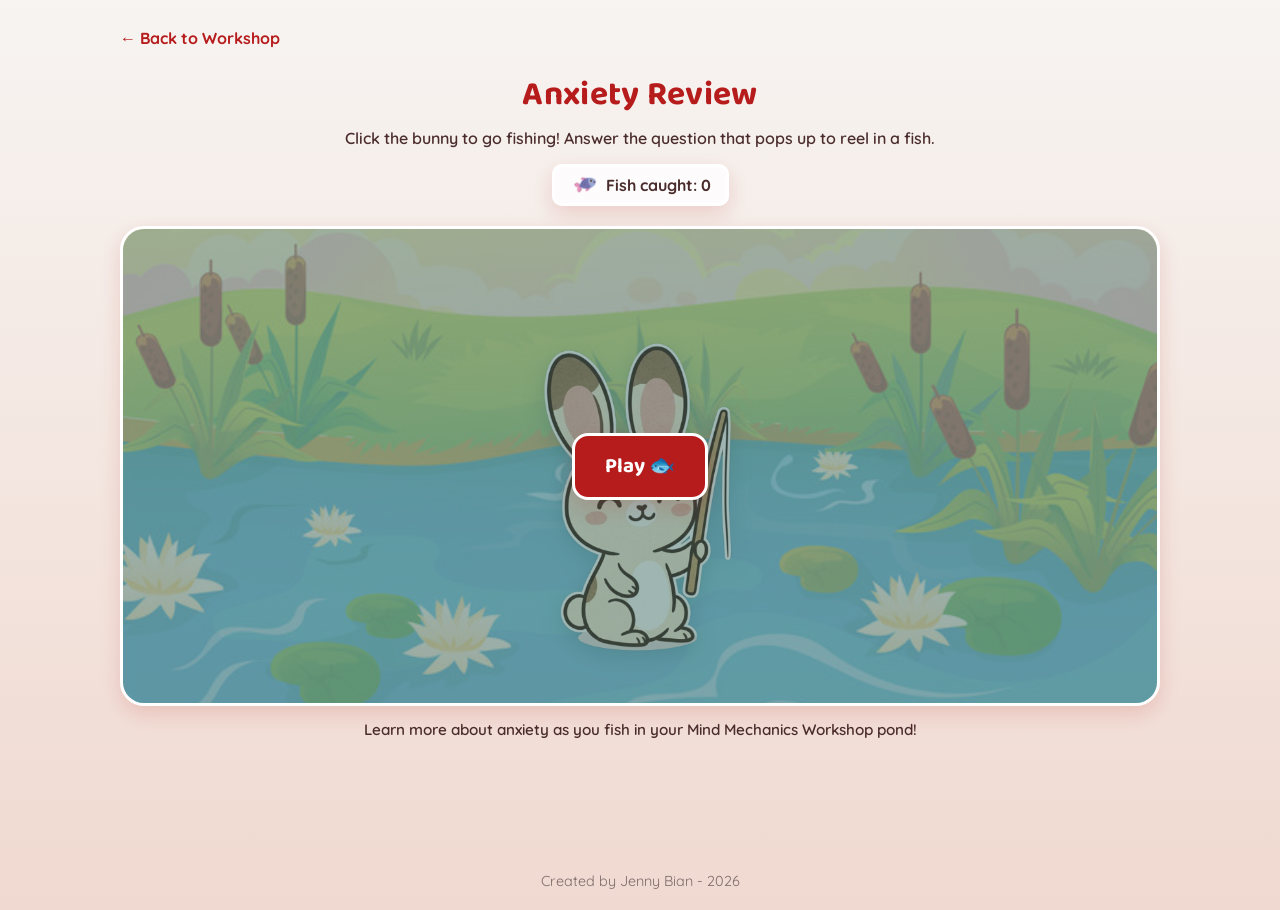
==== games/anxiety-review/index.html @ 57c1cf35 "fixed a LOT espcially basket game" ====
<!DOCTYPE html>
<html lang="en">
<head>
  <meta charset="UTF-8">
  <meta name="viewport" content="width=device-width, initial-scale=1.0">
  <title>Anxiety Review - Mind Mechanics Workshop</title>

  <link rel="preconnect" href="https://fonts.googleapis.com">
  <link rel="preconnect" href="https://fonts.gstatic.com" crossorigin>
  <link href="https://fonts.googleapis.com/css2?family=Baloo+2:wght@500;700;800&family=Quicksand:wght@500;600;700&display=swap" rel="stylesheet">

  <link rel="stylesheet" href="../../style.css">
  <link rel="stylesheet" href="style.css">
</head>
<body>

  <main class="container game-page">
    <a href="../../index.html" class="back-link">&larr; Back to Workshop</a>

    <header class="page-header">
      <h1>Anxiety Review</h1>
      <p class="subtitle">Click the bunny to go fishing! Answer the question that pops up to reel in a fish.</p>
    </header>

    <div class="progress-box">
      <img src="images/fish.png" alt="Fish icon" class="progress-fish">
      <p class="progress-text" id="progress-text">Fish caught: 0</p>
    </div>

    <div class="pond-stage" id="pond-stage">
      <div class="start-overlay" id="start-overlay">
        <button class="play-btn" id="play-btn">
          Play 🐟
        </button>
      </div>

      <p class="encourage-text" id="encourage-text"></p>
      <div class="caught-fish-container" id="caught-fish-container"></div>
      <button type="button" class="person-wrap" id="person-btn" aria-label="Click to go fishing">
        <img id="person-sprite" src="images/standing.png" alt="Person standing by the pond" class="person-sprite">
      </button>

    </div>

    <p class="game-hint">Learn more about anxiety as you fish in your Mind Mechanics Workshop pond!</p>
  </main>

  <!-- Quiz overlay -->
  <div class="quiz-overlay" id="quiz-overlay" hidden>
    <div class="quiz-card">
      <div class="fish-icon-wrap">
        <img id="fish-icon" src="images/fish.png" alt="A fish" class="fish-icon">
      </div>
      <h2 id="quiz-title">Something's on the line!</h2>
      <p class="quiz-clue" id="quiz-clue"></p>
      <div class="quiz-options">
        <button class="quiz-option" id="option-a" type="button"></button>
        <button class="quiz-option" id="option-b" type="button"></button>
      </div>
      <p class="quiz-feedback" id="quiz-feedback" hidden></p>
    </div>
  </div>

  <footer class="footer">
    Created by Jenny Bian - 2026
  </footer>

  <script src="script.js"></script>
</body>
</html>
---- style.css ----
/* ===== Mind Mechanics Workshop — Style Sheet =====
   Palette (tokens kept from the original design system, values repointed
   from garden greens/teals to a workshop red/steel scheme so every page
   that imports these tokens re-themes automatically):
   --sky        #D9DEE3  (light steel)
   --mint       #E8A0A0  (soft rust/red accent)
   --seafoam    #F0D9D0  (warm pale rust)
   --periwinkle #C9C9D9  (steel-violet gray)
   --teal-deep  #B71C1C  (headings / accents — workshop red)
   --teal-text  #4A2C2C  (body text — warm charcoal-red)
   --cream      #F7F4F1  (page background)
   --white      #FFFFFF
*/

:root {
  --sky: #D9DEE3;
  --mint: #E8A0A0;
  --seafoam: #F0D9D0;
  --periwinkle: #C9C9D9;
  --teal-deep: #B71C1C;
  --teal-text: #4A2C2C;
  --cream: #F7F4F1;
  --white: #FFFFFF;

  --caution-yellow: #F5B400;
  --steel: #8D99A6;

  --radius-lg: 24px;
  --radius-md: 16px;
  --shadow-soft: 0 8px 20px rgba(183, 28, 28, 0.15);
}

* {
  box-sizing: border-box;
}

body {
  margin: 0;
  min-height: 100vh;
  background: linear-gradient(180deg, var(--cream) 0%, var(--seafoam) 100%);
  font-family: 'Quicksand', sans-serif;
  color: var(--teal-text);
}

h1, h2, h3 {
  font-family: 'Baloo 2', sans-serif;
  margin: 0;
}

/* ===== Moving banner ===== */
.banner {
  width: 100%;
  overflow: hidden;
  background: var(--teal-deep);
  padding: 12px 0;
}

.banner-track {
  display: block;
  animation: scroll-banner 30s linear infinite;
}

.banner-track span {
  display: inline-block;
  font-family: 'Baloo 2', sans-serif;
  font-weight: 700;
  font-size: 1.1rem;
  color: var(--white);
  white-space: nowrap;
}

@keyframes scroll-banner {
  from {
    transform: translateX(100vw);
  }
  to {
    transform: translateX(-100%);
  }
}

/* ===== Layout ===== */
.container {
  max-width: 1080px;
  margin: 0 auto;
  padding: 28px 20px 48px;
}

.page-header {
  text-align: center;
  margin-bottom: 28px;
}

/* Normal, modest heading style — used on game pages */
.page-header h1 {
  font-size: clamp(1.6rem, 3vw, 2.1rem);
  font-weight: 700;
  color: var(--teal-deep);
  letter-spacing: 0.3px;
}

/* Big glowing title style — homepage only */
.home-header h1 {
  font-size: clamp(2.4rem, 4.5vw, 3.2rem);
  font-weight: 600;
  letter-spacing: 0.5px;
}

.subtitle {
  margin-top: 6px;
  font-size: 1rem;
  font-weight: 600;
}

/* ===== Game grid ===== */
.game-grid {
  display: grid;
  grid-template-columns: repeat(4, 1fr);
  gap: 14px;
}

@media (max-width: 800px) {
  .game-grid {
    grid-template-columns: repeat(2, 1fr);
  }
}

@media (max-width: 420px) {
  .game-grid {
    grid-template-columns: 1fr;
  }
}

.game-card {
  display: flex;
  flex-direction: column;
  align-items: center;
  text-align: center;
  text-decoration: none;
  color: var(--teal-text);
  padding: 16px 12px;
  border-radius: var(--radius-md);
  box-shadow: var(--shadow-soft);
  border: 2px solid var(--white);
  transition: transform 0.2s ease, box-shadow 0.2s ease;
}

.game-card:hover,
.game-card:focus-visible {
  transform: translateY(-4px);
  box-shadow: 0 12px 26px rgba(183, 28, 28, 0.25);
}

.game-card:focus-visible {
  outline: 3px solid var(--teal-deep);
  outline-offset: 3px;
}

.game-card--mint       { background: var(--mint); }
.game-card--sky        { background: var(--sky); }
.game-card--seafoam    { background: var(--seafoam); }
.game-card--periwinkle { background: var(--periwinkle); }

/* ===== Parts Pickup Breathing card ===== */
/* No car-parts art yet, so this card uses a flat color + emoji icon
   fallback instead of a background image. Swap in a PNG later the same
   way the other cards use their background images. */
/* ===== Parts Pickup background ===== */
/* ===== Parts Pickup background ===== */
.parts-pickup-card {
  position: relative;
  overflow: hidden;
}

.parts-pickup-card::before {
  content: "";
  position: absolute;
  inset: 0;

  background-image: url("images/carparts.png");
  background-size: cover;
  background-position: center;
  background-repeat: no-repeat;

  opacity: 0.65;
  z-index: 0;
}

.parts-pickup-card > * {
  position: relative;
  z-index: 1;
}

/* Hide the wrench icon */
.parts-pickup-card .game-icon {
  display: none;
}

.game-icon {
  width: 32px;
  height: 32px;
  margin-bottom: 6px;
  background: transparent;
  font-size: 1.3rem;
  line-height: 1;
  display: flex;
  align-items: center;
  justify-content: center;
}
.game-card h2 {
  font-size: 0.95rem;
  margin-bottom: 4px;
}

.game-card p {
  margin: 0;
  font-size: 0.78rem;
  font-weight: 600;
}

/* ===== Thinking Errors background (unchanged) ===== */
.catthink-card {
  position: relative;
  overflow: hidden;
}

.catthink-card::before {
  content: "";
  position: absolute;
  inset: 0;

  background-image: url("images/catthink.png");
  background-size: cover;
  background-position: center;
  background-repeat: no-repeat;

  opacity: 0.65;
  z-index: 0;
}

.catthink-card > * {
  position: relative;
  z-index: 1;
}

/* ===== About section ===== */
.about-section {
  margin-top: 56px;
  padding: 28px;
  background: var(--white);
  border-radius: var(--radius-md);
  box-shadow: var(--shadow-soft);
  text-align: center;
}

.about-section h3 {
  color: var(--teal-deep);
  font-size: 1.4rem;
  margin-bottom: 10px;
}

.about-section p {
  margin: 0;
  font-size: 1rem;
  line-height: 1.5;
}

.sparkle {
    position: absolute;
    width: 8px;
    height: 8px;
    background: rgba(255, 255, 255, 0.6);
    border-radius: 50%;
    pointer-events: none;
    box-shadow:
        0 0 6px rgba(255,255,255,0.8),
        0 0 12px rgba(168,216,234,0.6);
    animation: sparkleFade 1.5s ease-out forwards;
}

@keyframes sparkleFade {
    from {
        transform: scale(1);
        opacity: 0.8;
    }
    to {
        transform: scale(0.2) translateY(10px);
        opacity: 0;
    }
}

/* ===== Workshop hazard-stripe border decoration =====
   Straight top/bottom stripe bars replace the old vine border — keeps
   the clean, non-skewed layout while reading as "workshop" rather than
   "garden". */
.workshop-decor {
  position: fixed;
  inset: 0;
  z-index: -1;
  pointer-events: none;
  overflow: hidden;
}

.workshop-decor .stripe-top,
.workshop-decor .stripe-bottom {
  position: absolute;
  left: 0;
  right: 0;
  height: 14px;
  background: repeating-linear-gradient(
    45deg,
    var(--teal-deep) 0 16px,
    var(--caution-yellow) 16px 32px
  );
  opacity: 0.85;
}

.workshop-decor .stripe-top { top: 0; }
.workshop-decor .stripe-bottom { bottom: 0; }

.footer {
  text-align: center;
  margin-top: 50px;
  padding: 20px;
  font-family: 'Quicksand', sans-serif;
  font-size: 0.9rem;
  color: #7d6b6b;
}

.game-card h2,
.game-card p {
  background: rgba(255, 255, 255, 0.75);
  border-radius: 12px;
  padding: 3px 10px;
  box-shadow: 0 4px 10px rgba(183, 28, 28, 0.12);
}

/* ===== Anxiety Review background (unchanged) ===== */
.anxiety-card {
  position: relative;
  overflow: hidden;
}

.anxiety-card::before {
  content: "";
  position: absolute;
  inset: 0;

  background-image: url("images/bunny.png");
  background-size: cover;
  background-position: center;
  background-repeat: no-repeat;

  opacity: 0.67;
  z-index: 0;
}

.anxiety-card > * {
  position: relative;
  z-index: 1;
}

/* ===== Glow behind title (home page only) =====
   Replaces the old cloud.png with a CSS glow — no image asset needed. */
.home-header {
  position: relative;
}

.home-header::before {
  content: "";
  position: absolute;
  width: 520px;
  height: 520px;
  background: radial-gradient(circle, rgba(183, 28, 28, 0.15) 0%, rgba(183, 28, 28, 0) 70%);
  top: 50%;
  left: 50%;
  transform: translate(-50%, -50%);
  z-index: -1;
}

.workshop-icons {
  position: fixed;
  inset: 0;
  pointer-events: none;
  z-index: -2;
}

.workshop-icons span {
  position: absolute;
  opacity: .15;
  font-size: 3rem;
}

.workshop-icons span:nth-child(1) {
  top: 15%;
  left: 8%;
}

.workshop-icons span:nth-child(2) {
  top: 60%;
  right: 6%;
}

.workshop-icons span:nth-child(3) {
  top: 35%;
  right: 10%;
}

.workshop-icons span:nth-child(4) {
  bottom: 12%;
  left: 10%;
}
---- games/anxiety-review/style.css ----
/* ===== Anxiety Review — game styles =====
   Reuses the color variables (--sky, --mint, --seafoam, --periwinkle,
   --teal-deep, --teal-text, --cream, --white, --radius-lg, --radius-md,
   --shadow-soft) already defined in ../../style.css

   Drop your own art into games/anxiety-review/images/ named:
     pond.png              (background scene for the pond stage)
     standing.png          (person standing, ready to fish)
     fishing.png           (person actively fishing)
     fish.png              (fish clipart for the question pop-up)

   Until art is dropped in, each image quietly falls back to an emoji
   so the game is playable right away.
*/

.back-link {
  display: inline-block;
  margin-bottom: 20px;
  font-family: 'Quicksand', sans-serif;
  font-weight: 700;
  color: var(--teal-deep);
  text-decoration: none;
}

.back-link:hover,
.back-link:focus-visible {
  text-decoration: underline;
}

.game-page .page-header {
  margin-bottom: 12px;
}

.progress-box {
  display: flex;
  align-items: center;
  justify-content: center;
  gap: 6px;

  width: fit-content;
  margin: 0 auto 20px;

  background: rgba(255, 255, 255, 0.85);
  padding: 3px 15px;
  border-radius: 10px;

  box-shadow: var(--shadow-soft);
  border: 3px solid var(--white);
}

.progress-text {
  text-align: center;
  font-family: 'Quicksand', sans-serif;
  font-weight: 800;
  font-size: 1rem;
  color: var(--teal-text);
  margin: 0;
}

.progress-fish {
  width: 30px;
  height: 30px;
  object-fit: contain;
}

/* ===== Pond stage ===== */

.pond-stage {
  position: relative;
  width: 100%;
  min-height: 480px;
  display: flex;
  flex-direction: column;
  align-items: center;
  justify-content: flex-end;
  gap: 28px;
  padding: 32px 20px 48px;
  border-radius: var(--radius-lg);
  border: 3px solid var(--white);
  box-shadow: var(--shadow-soft);
  overflow: hidden;

}

.pond-stage::before {
  content: "";
  position: absolute;
  inset: 0;

  background-image: url("images/pond.jpg");
  background-size: cover;
  background-position: center;
  background-repeat: no-repeat;

  opacity: 0.55; 
  z-index: 0;
}
.pond-stage > * {
  position: relative;
  z-index: 1;
}

/* ===== Encouragement text ===== */
.encourage-text {
  min-height: 28px;
  font-family: 'Baloo 2', sans-serif;
  font-weight: 700;
  font-size: 1.15rem;
  color: var(--teal-deep);
  text-align: center;
  margin: 0;
  opacity: 0;
  transform: translateY(6px);
  transition: opacity 0.4s ease, transform 0.4s ease;
}

.encourage-text.show {
  opacity: 1;
  transform: translateY(0);
}

/* ===== The fisher ===== */
.person-wrap {
  position: relative;
  display: flex;
  align-items: center;
  justify-content: center;
  background: transparent;
  border: none;
  padding: 0;
  margin: 0;
  cursor: pointer;
}

.person-wrap:focus-visible {
  outline: 3px solid var(--teal-deep);
  outline-offset: 6px;
  border-radius: var(--radius-md);
}

.person-sprite {
  width: 200px;
  height: auto;
  object-fit: contain;
  filter: drop-shadow(0 6px 10px rgba(45, 95, 93, 0.25));
  transition: transform 0.18s ease;
}

.person-wrap:hover .person-sprite,
.person-wrap:focus-visible .person-sprite {
  transform: scale(1.08);
}

/* While fishing (or waiting on a bite), the fisher can't be clicked again */
.person-wrap.disabled {
  cursor: default;
  pointer-events: none;
}

.person-wrap.disabled .person-sprite {
  transform: none;
}

.game-hint {
  text-align: center;
  margin-top: 14px;
  font-size: 0.95rem;
  font-weight: 600;
  color: var(--teal-text);
}

/* ===== Quiz overlay ===== */
.quiz-overlay[hidden] {
  display: none !important;
}

.quiz-overlay {
  position: fixed;
  inset: 0;
  background: rgba(45, 95, 93, 0.55);
  display: flex;
  align-items: center;
  justify-content: center;
  padding: 24px;
  z-index: 100;
}

.quiz-card {
  background: var(--white);
  border-radius: var(--radius-lg);
  box-shadow: var(--shadow-soft);
  padding: 32px 32px 36px;
  max-width: 480px;
  width: 100%;
  text-align: center;
}

.fish-icon-wrap {
  display: flex;
  align-items: center;
  justify-content: center;
  margin-bottom: 10px;
}

.fish-icon {
  width: 64px;
  height: auto;
  object-fit: contain;
}

.quiz-card h2 {
  color: var(--teal-deep);
  font-size: 1.3rem;
  margin-bottom: 12px;
}

.quiz-clue {
  font-family: 'Quicksand', sans-serif;
  font-weight: 600;
  color: var(--teal-text);
  line-height: 1.5;
  margin: 0 0 22px;
}

.quiz-options {
  display: flex;
  flex-direction: column;
  gap: 14px;
  margin-bottom: 16px;
}

.quiz-option {
  font-family: 'Quicksand', sans-serif;
  font-weight: 700;
  font-size: 1rem;
  color: var(--teal-text);
  background: var(--cream);
  border: 3px solid var(--white);
  border-radius: var(--radius-md);
  padding: 16px 18px;
  cursor: pointer;
  line-height: 1.4;
  box-shadow: var(--shadow-soft);
  transition: transform 0.15s ease, background 0.15s ease;
}

.quiz-option:hover:not(:disabled),
.quiz-option:focus-visible:not(:disabled) {
  transform: translateY(-2px);
  background: var(--mint);
  outline: none;
}

.quiz-option:disabled {
  cursor: not-allowed;
}

.quiz-option.correct {
  background: var(--mint);
  color: var(--teal-deep);
  transform: none;
}

.quiz-option.incorrect {
  background: #f6b8b0;
  color: #6e2a20;
  transform: none;
}

.quiz-feedback {
  font-family: 'Quicksand', sans-serif;
  font-weight: 700;
  margin: 0;
}

.quiz-feedback.success {
  color: var(--teal-deep);
}

.quiz-feedback.fail {
  color: #b3392c;
}

.caught-fish {
    position: absolute;
    width: 80px;
    height: auto;
    pointer-events: none;
    animation: popIn .4s ease;
}

@keyframes popIn {
    from {
        transform: scale(0);
        opacity: 0;
    }
    to {
        transform: scale(1);
        opacity: 1;
    }
}

.caught-fish-container {
  position: absolute;
  inset: 0;
  pointer-events: none;
}

.caught-fish {
  position: absolute;
  width: 60px;
  height: 60px;
  object-fit: contain;
  animation: swim 2s ease-in-out infinite alternate;
}


@keyframes swim {
  from {
    transform: translateX(-30px) translateY(0);
  }

  to {
    transform: translateX(30px) translateY(-25px);
  }
}

/* ===== Start Screen ===== */

.start-overlay {
  position: absolute;
  inset: 0;
  background: rgba(45, 95, 93, 0.45);
  display: flex;
  align-items: center;
  justify-content: center;
  z-index: 20;
}

.play-btn {
  font-family: 'Baloo 2', sans-serif;
  font-size: 1.3rem;
  font-weight: 700;

  color: var(--white);
  background: var(--teal-deep);

  border: 3px solid var(--white);
  border-radius: var(--radius-md);

  padding: 14px 30px;
  cursor: pointer;

  box-shadow: var(--shadow-soft);
  transition: transform 0.15s ease;
}

.play-btn:hover,
.play-btn:focus-visible {
  transform: translateY(-3px);
  outline: none;
}
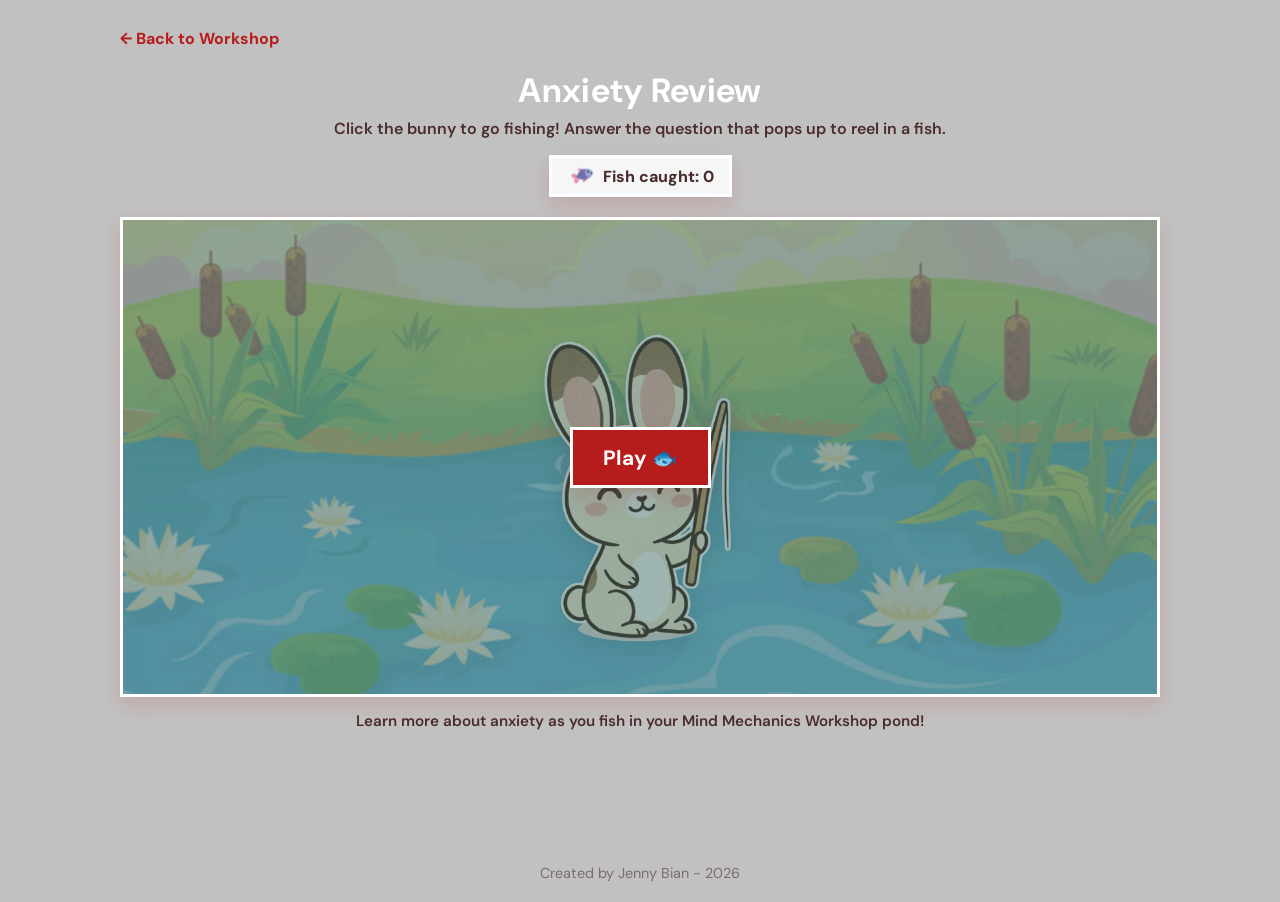
==== commit 4920f133: "fonts fixed" ====
--- a/games/anxiety-review/index.html
+++ b/games/anxiety-review/index.html
@@ -7,7 +7,7 @@
 
   <link rel="preconnect" href="https://fonts.googleapis.com">
   <link rel="preconnect" href="https://fonts.gstatic.com" crossorigin>
-  <link href="https://fonts.googleapis.com/css2?family=Baloo+2:wght@500;700;800&family=Quicksand:wght@500;600;700&display=swap" rel="stylesheet">
+  <link href="https://fonts.googleapis.com/css2?family=DM+Sans:wght@400;500;700;800&display=swap" rel="stylesheet">
 
   <link rel="stylesheet" href="../../style.css">
   <link rel="stylesheet" href="style.css">
--- a/style.css
+++ b/style.css
@@ -1,30 +1,27 @@
 /* ===== Mind Mechanics Workshop — Style Sheet =====
-   Palette (tokens kept from the original design system, values repointed
-   from garden greens/teals to a workshop red/steel scheme so every page
-   that imports these tokens re-themes automatically):
-   --sky        #D9DEE3  (light steel)
-   --mint       #E8A0A0  (soft rust/red accent)
-   --seafoam    #F0D9D0  (warm pale rust)
-   --periwinkle #C9C9D9  (steel-violet gray)
-   --teal-deep  #B71C1C  (headings / accents — workshop red)
-   --teal-text  #4A2C2C  (body text — warm charcoal-red)
-   --cream      #F7F4F1  (page background)
-   --white      #FFFFFF
+   Palette (workshop red/steel scheme):
+   --steel-light #D9DEE3  (light steel)
+   --rust        #E8A0A0  (soft rust/red accent)
+   --pale-rust   #F0D9D0  (warm pale rust)
+   --steel-gray  #C9C9D9  (steel-violet gray)
+   --red-deep    #B71C1C  (headings / accents — workshop red)
+   --charcoal-red #4A2C2C (body text — warm charcoal-red)
+   --gray-bg     #c2c1c1  (page background)
+   --white       #FFFFFF
 */
 
 :root {
-  --sky: #D9DEE3;
-  --mint: #E8A0A0;
-  --seafoam: #F0D9D0;
-  --periwinkle: #C9C9D9;
-  --teal-deep: #B71C1C;
-  --teal-text: #4A2C2C;
-  --cream: #F7F4F1;
+  --steel-light: #D9DEE3;
+  --rust: #E8A0A0;
+  --pale-rust: #F0D9D0;
+  --steel-gray: #C9C9D9;
+  --red-deep: #B71C1C;
+  --charcoal-red: #4A2C2C;
+  --gray-bg: #c2c1c1;
   --white: #FFFFFF;
 
   --caution-yellow: #F5B400;
   --steel: #8D99A6;
-
   --radius-lg: 24px;
   --radius-md: 16px;
   --shadow-soft: 0 8px 20px rgba(183, 28, 28, 0.15);
@@ -37,13 +34,13 @@
 body {
   margin: 0;
   min-height: 100vh;
-  background: linear-gradient(180deg, var(--cream) 0%, var(--seafoam) 100%);
-  font-family: 'Quicksand', sans-serif;
-  color: var(--teal-text);
+  background: var(--gray-bg);
+  font-family: 'DM Sans', sans-serif;
+  color: var(--charcoal-red);
 }
 
 h1, h2, h3 {
-  font-family: 'Baloo 2', sans-serif;
+  font-family: 'DM Sans', sans-serif;
   margin: 0;
 }
 
@@ -51,7 +48,7 @@
 .banner {
   width: 100%;
   overflow: hidden;
-  background: var(--teal-deep);
+  background: var(--red-deep);
   padding: 12px 0;
 }
 
@@ -62,7 +59,7 @@
 
 .banner-track span {
   display: inline-block;
-  font-family: 'Baloo 2', sans-serif;
+  font-family: 'DM Sans', sans-serif;
   font-weight: 700;
   font-size: 1.1rem;
   color: var(--white);
@@ -94,15 +91,16 @@
 .page-header h1 {
   font-size: clamp(1.6rem, 3vw, 2.1rem);
   font-weight: 700;
-  color: var(--teal-deep);
+  color: white;
   letter-spacing: 0.3px;
 }
 
-/* Big glowing title style — homepage only */
-.home-header h1 {
-  font-size: clamp(2.4rem, 4.5vw, 3.2rem);
-  font-weight: 600;
-  letter-spacing: 0.5px;
+.title-banner {
+  max-width: 100%;
+  width: 940px;
+  height: auto;
+  display: block;
+  margin: 0 auto;
 }
 
 .subtitle {
@@ -114,7 +112,7 @@
 /* ===== Game grid ===== */
 .game-grid {
   display: grid;
-  grid-template-columns: repeat(4, 1fr);
+  grid-template-columns: repeat(3, 1fr);
   gap: 14px;
 }
 
@@ -136,12 +134,13 @@
   align-items: center;
   text-align: center;
   text-decoration: none;
-  color: var(--teal-text);
+  color: var(--charcoal-red);
   padding: 16px 12px;
-  border-radius: var(--radius-md);
+  border-radius: 0;
   box-shadow: var(--shadow-soft);
   border: 2px solid var(--white);
   transition: transform 0.2s ease, box-shadow 0.2s ease;
+  min-height: 200px;
 }
 
 .game-card:hover,
@@ -151,14 +150,14 @@
 }
 
 .game-card:focus-visible {
-  outline: 3px solid var(--teal-deep);
+  outline: 3px solid var(--red-deep);
   outline-offset: 3px;
 }
 
-.game-card--mint       { background: var(--mint); }
-.game-card--sky        { background: var(--sky); }
-.game-card--seafoam    { background: var(--seafoam); }
-.game-card--periwinkle { background: var(--periwinkle); }
+.game-card--rust       { background: var(--rust); }
+.game-card--steel-light { background: var(--steel-light); }
+.game-card--pale-rust  { background: var(--pale-rust); }
+.game-card--steel-gray { background: var(--steel-gray); }
 
 /* ===== Parts Pickup Breathing card ===== */
 /* No car-parts art yet, so this card uses a flat color + emoji icon
@@ -190,9 +189,11 @@
   z-index: 1;
 }
 
-/* Hide the wrench icon */
+/* Icon stays invisible but keeps its reserved space so the heading below
+   lines up with cards that use an empty (spacer) icon div, like Kitty
+   and Bunny. Using visibility instead of display keeps the layout box. */
 .parts-pickup-card .game-icon {
-  display: none;
+  visibility: hidden;
 }
 
 .game-icon {
@@ -247,13 +248,13 @@
   margin-top: 56px;
   padding: 28px;
   background: var(--white);
-  border-radius: var(--radius-md);
+  border-radius: 0;
   box-shadow: var(--shadow-soft);
   text-align: center;
 }
 
 .about-section h3 {
-  color: var(--teal-deep);
+  color: var(--red-deep);
   font-size: 1.4rem;
   margin-bottom: 10px;
 }
@@ -269,7 +270,7 @@
     width: 8px;
     height: 8px;
     background: rgba(255, 255, 255, 0.6);
-    border-radius: 50%;
+    border-radius: 0;
     pointer-events: none;
     box-shadow:
         0 0 6px rgba(255,255,255,0.8),
@@ -308,7 +309,7 @@
   height: 14px;
   background: repeating-linear-gradient(
     45deg,
-    var(--teal-deep) 0 16px,
+    var(--red-deep) 0 16px,
     var(--caution-yellow) 16px 32px
   );
   opacity: 0.85;
@@ -321,7 +322,7 @@
   text-align: center;
   margin-top: 50px;
   padding: 20px;
-  font-family: 'Quicksand', sans-serif;
+  font-family: 'DM Sans', sans-serif;
   font-size: 0.9rem;
   color: #7d6b6b;
 }
@@ -329,7 +330,7 @@
 .game-card h2,
 .game-card p {
   background: rgba(255, 255, 255, 0.75);
-  border-radius: 12px;
+  border-radius: 0;
   padding: 3px 10px;
   box-shadow: 0 4px 10px rgba(183, 28, 28, 0.12);
 }
@@ -353,6 +354,7 @@
   opacity: 0.67;
   z-index: 0;
 }
+
 
 .anxiety-card > * {
   position: relative;
@@ -409,3 +411,85 @@
   bottom: 12%;
   left: 10%;
 }
+
+/* ===== Quiz Race background ===== */
+.race-card {
+  position: relative;
+  overflow: hidden;
+}
+
+.race-card::before {
+  content: "";
+  position: absolute;
+  inset: 0;
+
+  background-image: url("images/race.png");
+  background-size: cover;
+  background-position: center;
+  background-repeat: no-repeat;
+
+  opacity: 0.65;
+  z-index: 0;
+}
+
+.race-card > * {
+  position: relative;
+  z-index: 1;
+}
+
+/* Icon stays invisible but keeps its reserved space so the heading below
+   lines up with cards that use an empty (spacer) icon div, like Kitty
+   and Bunny. Using visibility instead of display keeps the layout box. */
+.race-card .game-icon {
+  visibility: hidden;
+}
+
+/* ===== Jeopardy background ===== */
+.jeopardy-card {
+  position: relative;
+  overflow: hidden;
+}
+
+.jeopardy-card::before {
+  content: "";
+  position: absolute;
+  inset: 0;
+
+  background-image: url("images/jep.jpg");
+  background-size: cover;
+  background-position: center;
+  background-repeat: no-repeat;
+
+  opacity: 0.65;
+  z-index: 0;
+}
+
+.jeopardy-card > * {
+  position: relative;
+  z-index: 1;
+}
+
+/* ===== Thought Wrench Matching background ===== */
+.wrench-card {
+  position: relative;
+  overflow: hidden;
+}
+
+.wrench-card::before {
+  content: "";
+  position: absolute;
+  inset: 0;
+
+  background-image: url("images/wrench.jpg");
+  background-size: cover;
+  background-position: center;
+  background-repeat: no-repeat;
+
+  opacity: 0.65;
+  z-index: 0;
+}
+
+.wrench-card > * {
+  position: relative;
+  z-index: 1;
+}
--- a/games/anxiety-review/style.css
+++ b/games/anxiety-review/style.css
@@ -1,24 +1,9 @@
-/* ===== Anxiety Review — game styles =====
-   Reuses the color variables (--sky, --mint, --seafoam, --periwinkle,
-   --teal-deep, --teal-text, --cream, --white, --radius-lg, --radius-md,
-   --shadow-soft) already defined in ../../style.css
-
-   Drop your own art into games/anxiety-review/images/ named:
-     pond.png              (background scene for the pond stage)
-     standing.png          (person standing, ready to fish)
-     fishing.png           (person actively fishing)
-     fish.png              (fish clipart for the question pop-up)
-
-   Until art is dropped in, each image quietly falls back to an emoji
-   so the game is playable right away.
-*/
-
 .back-link {
   display: inline-block;
   margin-bottom: 20px;
-  font-family: 'Quicksand', sans-serif;
-  font-weight: 700;
-  color: var(--teal-deep);
+  font-family: 'DM Sans', sans-serif;
+  font-weight: 700;
+  color: var(--red-deep);
   text-decoration: none;
 }
 
@@ -42,7 +27,7 @@
 
   background: rgba(255, 255, 255, 0.85);
   padding: 3px 15px;
-  border-radius: 10px;
+  border-radius: 0;
 
   box-shadow: var(--shadow-soft);
   border: 3px solid var(--white);
@@ -50,10 +35,10 @@
 
 .progress-text {
   text-align: center;
-  font-family: 'Quicksand', sans-serif;
+  font-family: 'DM Sans', sans-serif;
   font-weight: 800;
   font-size: 1rem;
-  color: var(--teal-text);
+  color: var(--charcoal-red);
   margin: 0;
 }
 
@@ -63,8 +48,6 @@
   object-fit: contain;
 }
 
-/* ===== Pond stage ===== */
-
 .pond-stage {
   position: relative;
   width: 100%;
@@ -75,24 +58,21 @@
   justify-content: flex-end;
   gap: 28px;
   padding: 32px 20px 48px;
-  border-radius: var(--radius-lg);
+  border-radius: 0;
   border: 3px solid var(--white);
   box-shadow: var(--shadow-soft);
   overflow: hidden;
-
 }
 
 .pond-stage::before {
   content: "";
   position: absolute;
   inset: 0;
-
   background-image: url("images/pond.jpg");
   background-size: cover;
   background-position: center;
   background-repeat: no-repeat;
-
-  opacity: 0.55; 
+  opacity: 0.55;
   z-index: 0;
 }
 .pond-stage > * {
@@ -100,13 +80,12 @@
   z-index: 1;
 }
 
-/* ===== Encouragement text ===== */
 .encourage-text {
   min-height: 28px;
-  font-family: 'Baloo 2', sans-serif;
+  font-family: 'DM Sans', sans-serif;
   font-weight: 700;
   font-size: 1.15rem;
-  color: var(--teal-deep);
+  color: var(--red-deep);
   text-align: center;
   margin: 0;
   opacity: 0;
@@ -119,7 +98,6 @@
   transform: translateY(0);
 }
 
-/* ===== The fisher ===== */
 .person-wrap {
   position: relative;
   display: flex;
@@ -133,9 +111,9 @@
 }
 
 .person-wrap:focus-visible {
-  outline: 3px solid var(--teal-deep);
+  outline: 3px solid var(--red-deep);
   outline-offset: 6px;
-  border-radius: var(--radius-md);
+  border-radius: 0;
 }
 
 .person-sprite {
@@ -151,7 +129,6 @@
   transform: scale(1.08);
 }
 
-/* While fishing (or waiting on a bite), the fisher can't be clicked again */
 .person-wrap.disabled {
   cursor: default;
   pointer-events: none;
@@ -166,10 +143,9 @@
   margin-top: 14px;
   font-size: 0.95rem;
   font-weight: 600;
-  color: var(--teal-text);
-}
-
-/* ===== Quiz overlay ===== */
+  color: var(--charcoal-red);
+}
+
 .quiz-overlay[hidden] {
   display: none !important;
 }
@@ -187,7 +163,7 @@
 
 .quiz-card {
   background: var(--white);
-  border-radius: var(--radius-lg);
+  border-radius: 0;
   box-shadow: var(--shadow-soft);
   padding: 32px 32px 36px;
   max-width: 480px;
@@ -209,15 +185,15 @@
 }
 
 .quiz-card h2 {
-  color: var(--teal-deep);
+  color: var(--red-deep);
   font-size: 1.3rem;
   margin-bottom: 12px;
 }
 
 .quiz-clue {
-  font-family: 'Quicksand', sans-serif;
+  font-family: 'DM Sans', sans-serif;
   font-weight: 600;
-  color: var(--teal-text);
+  color: var(--charcoal-red);
   line-height: 1.5;
   margin: 0 0 22px;
 }
@@ -230,13 +206,13 @@
 }
 
 .quiz-option {
-  font-family: 'Quicksand', sans-serif;
+  font-family: 'DM Sans', sans-serif;
   font-weight: 700;
   font-size: 1rem;
-  color: var(--teal-text);
-  background: var(--cream);
+  color: var(--charcoal-red);
+  background: var(--pale-rust);
   border: 3px solid var(--white);
-  border-radius: var(--radius-md);
+  border-radius: 0;
   padding: 16px 18px;
   cursor: pointer;
   line-height: 1.4;
@@ -247,7 +223,7 @@
 .quiz-option:hover:not(:disabled),
 .quiz-option:focus-visible:not(:disabled) {
   transform: translateY(-2px);
-  background: var(--mint);
+  background: var(--rust);
   outline: none;
 }
 
@@ -256,8 +232,8 @@
 }
 
 .quiz-option.correct {
-  background: var(--mint);
-  color: var(--teal-deep);
+  background: var(--rust);
+  color: var(--red-deep);
   transform: none;
 }
 
@@ -268,13 +244,13 @@
 }
 
 .quiz-feedback {
-  font-family: 'Quicksand', sans-serif;
+  font-family: 'DM Sans', sans-serif;
   font-weight: 700;
   margin: 0;
 }
 
 .quiz-feedback.success {
-  color: var(--teal-deep);
+  color: var(--red-deep);
 }
 
 .quiz-feedback.fail {
@@ -314,18 +290,14 @@
   animation: swim 2s ease-in-out infinite alternate;
 }
 
-
 @keyframes swim {
   from {
     transform: translateX(-30px) translateY(0);
   }
-
   to {
     transform: translateX(30px) translateY(-25px);
   }
 }
-
-/* ===== Start Screen ===== */
 
 .start-overlay {
   position: absolute;
@@ -338,15 +310,15 @@
 }
 
 .play-btn {
-  font-family: 'Baloo 2', sans-serif;
+  font-family: 'DM Sans', sans-serif;
   font-size: 1.3rem;
   font-weight: 700;
 
   color: var(--white);
-  background: var(--teal-deep);
+  background: var(--red-deep);
 
   border: 3px solid var(--white);
-  border-radius: var(--radius-md);
+  border-radius: 0;
 
   padding: 14px 30px;
   cursor: pointer;
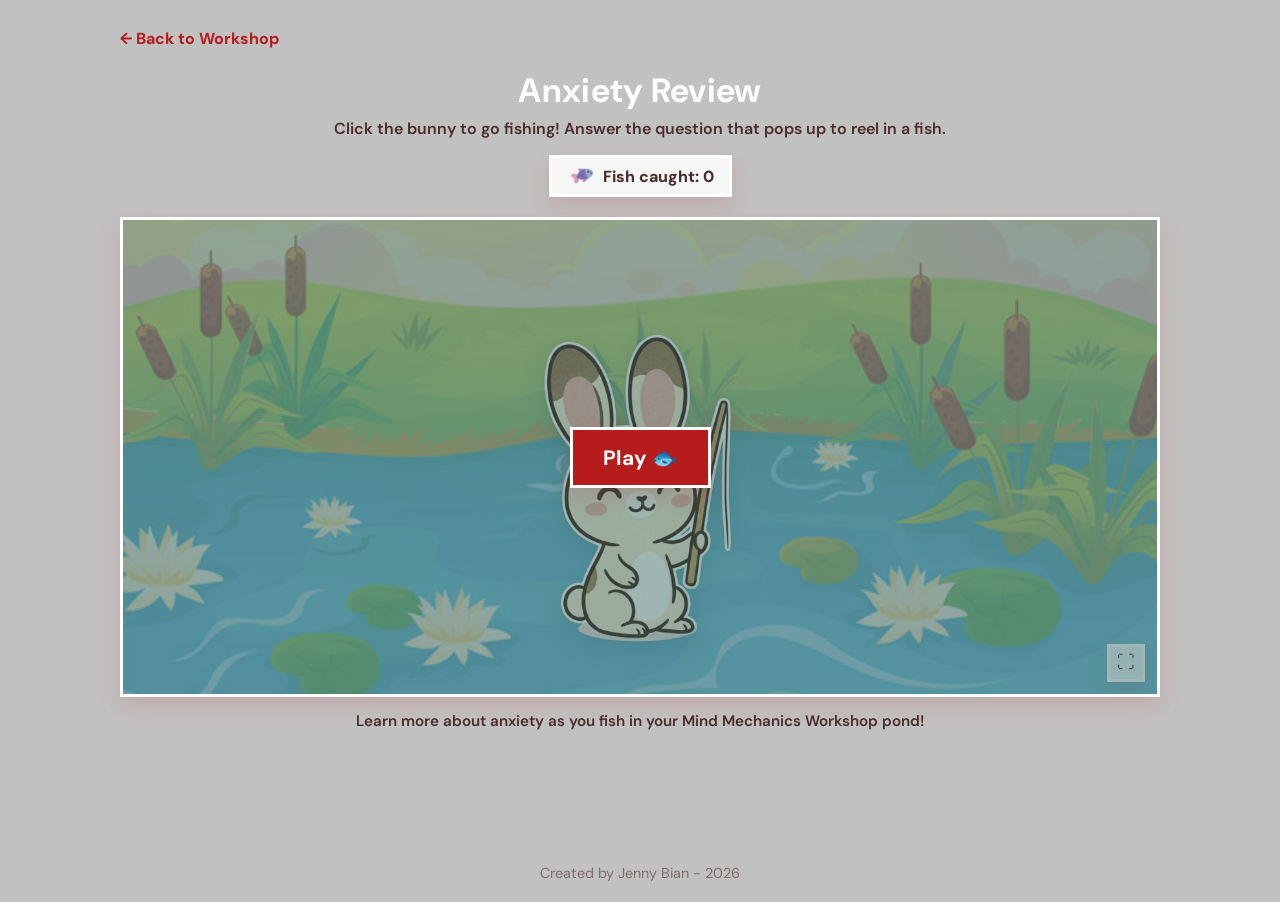
==== commit f3407d62: "full screens" ====
--- a/games/anxiety-review/index.html
+++ b/games/anxiety-review/index.html
@@ -1,70 +1,71 @@
-<!DOCTYPE html>
-<html lang="en">
-<head>
-  <meta charset="UTF-8">
-  <meta name="viewport" content="width=device-width, initial-scale=1.0">
-  <title>Anxiety Review - Mind Mechanics Workshop</title>
+  <!DOCTYPE html>
+  <html lang="en">
+  <head>
+    <meta charset="UTF-8">
+    <meta name="viewport" content="width=device-width, initial-scale=1.0">
+    <title>Anxiety Review - Mind Mechanics Workshop</title>
 
-  <link rel="preconnect" href="https://fonts.googleapis.com">
-  <link rel="preconnect" href="https://fonts.gstatic.com" crossorigin>
-  <link href="https://fonts.googleapis.com/css2?family=DM+Sans:wght@400;500;700;800&display=swap" rel="stylesheet">
+    <link rel="preconnect" href="https://fonts.googleapis.com">
+    <link rel="preconnect" href="https://fonts.gstatic.com" crossorigin>
+    <link href="https://fonts.googleapis.com/css2?family=DM+Sans:wght@400;500;700;800&display=swap" rel="stylesheet">
 
-  <link rel="stylesheet" href="../../style.css">
-  <link rel="stylesheet" href="style.css">
-</head>
-<body>
+    <link rel="stylesheet" href="../../style.css">
+    <link rel="stylesheet" href="style.css">
+  </head>
+  <body>
 
-  <main class="container game-page">
-    <a href="../../index.html" class="back-link">&larr; Back to Workshop</a>
+    <main class="container game-page">
+      <a href="../../index.html" class="back-link">&larr; Back to Workshop</a>
 
-    <header class="page-header">
-      <h1>Anxiety Review</h1>
-      <p class="subtitle">Click the bunny to go fishing! Answer the question that pops up to reel in a fish.</p>
-    </header>
+      <header class="page-header">
+        <h1>Anxiety Review</h1>
+        <p class="subtitle">Click the bunny to go fishing! Answer the question that pops up to reel in a fish.</p>
+      </header>
 
-    <div class="progress-box">
-      <img src="images/fish.png" alt="Fish icon" class="progress-fish">
-      <p class="progress-text" id="progress-text">Fish caught: 0</p>
+      <div class="progress-box">
+        <img src="images/fish.png" alt="Fish icon" class="progress-fish">
+        <p class="progress-text" id="progress-text">Fish caught: 0</p>
+      </div>
+
+      <div class="pond-stage" id="pond-stage">
+        <button type="button" class="fullscreen-btn" id="fullscreen-btn" aria-label="Toggle fullscreen">⛶</button>
+        <div class="start-overlay" id="start-overlay">
+          <button class="play-btn" id="play-btn">
+            Play 🐟
+          </button>
+        </div>
+
+        <p class="encourage-text" id="encourage-text"></p>
+        <div class="caught-fish-container" id="caught-fish-container"></div>
+        <button type="button" class="person-wrap" id="person-btn" aria-label="Click to go fishing">
+          <img id="person-sprite" src="images/standing.png" alt="Person standing by the pond" class="person-sprite">
+        </button>
+
+      </div>
+
+      <p class="game-hint">Learn more about anxiety as you fish in your Mind Mechanics Workshop pond!</p>
+    </main>
+
+    <!-- Quiz overlay -->
+    <div class="quiz-overlay" id="quiz-overlay" hidden>
+      <div class="quiz-card">
+        <div class="fish-icon-wrap">
+          <img id="fish-icon" src="images/fish.png" alt="A fish" class="fish-icon">
+        </div>
+        <h2 id="quiz-title">Something's on the line!</h2>
+        <p class="quiz-clue" id="quiz-clue"></p>
+        <div class="quiz-options">
+          <button class="quiz-option" id="option-a" type="button"></button>
+          <button class="quiz-option" id="option-b" type="button"></button>
+        </div>
+        <p class="quiz-feedback" id="quiz-feedback" hidden></p>
+      </div>
     </div>
 
-    <div class="pond-stage" id="pond-stage">
-      <div class="start-overlay" id="start-overlay">
-        <button class="play-btn" id="play-btn">
-          Play 🐟
-        </button>
-      </div>
+    <footer class="footer">
+      Created by Jenny Bian - 2026
+    </footer>
 
-      <p class="encourage-text" id="encourage-text"></p>
-      <div class="caught-fish-container" id="caught-fish-container"></div>
-      <button type="button" class="person-wrap" id="person-btn" aria-label="Click to go fishing">
-        <img id="person-sprite" src="images/standing.png" alt="Person standing by the pond" class="person-sprite">
-      </button>
-
-    </div>
-
-    <p class="game-hint">Learn more about anxiety as you fish in your Mind Mechanics Workshop pond!</p>
-  </main>
-
-  <!-- Quiz overlay -->
-  <div class="quiz-overlay" id="quiz-overlay" hidden>
-    <div class="quiz-card">
-      <div class="fish-icon-wrap">
-        <img id="fish-icon" src="images/fish.png" alt="A fish" class="fish-icon">
-      </div>
-      <h2 id="quiz-title">Something's on the line!</h2>
-      <p class="quiz-clue" id="quiz-clue"></p>
-      <div class="quiz-options">
-        <button class="quiz-option" id="option-a" type="button"></button>
-        <button class="quiz-option" id="option-b" type="button"></button>
-      </div>
-      <p class="quiz-feedback" id="quiz-feedback" hidden></p>
-    </div>
-  </div>
-
-  <footer class="footer">
-    Created by Jenny Bian - 2026
-  </footer>
-
-  <script src="script.js"></script>
-</body>
-</html>+    <script src="script.js"></script>
+  </body>
+  </html>
--- a/games/anxiety-review/style.css
+++ b/games/anxiety-review/style.css
@@ -331,4 +331,46 @@
 .play-btn:focus-visible {
   transform: translateY(-3px);
   outline: none;
+}
+.fullscreen-btn {
+  position: absolute;
+  bottom: 12px;
+  right: 12px;
+  z-index: 10;
+
+  width: 38px;
+  height: 38px;
+
+  display: flex;
+  align-items: center;
+  justify-content: center;
+
+  font-size: 1.1rem;
+  line-height: 1;
+
+  background: rgba(255, 255, 255, 0.85);
+  color: var(--charcoal-red);
+  border: 3px solid var(--white);
+  border-radius: 0;
+  cursor: pointer;
+
+  box-shadow: var(--shadow-soft);
+  transition: transform 0.15s ease, background 0.15s ease;
+}
+
+.fullscreen-btn:hover,
+.fullscreen-btn:focus-visible {
+  transform: translateY(-2px);
+  background: var(--pale-rust);
+  outline: none;
+}
+
+.pond-stage:fullscreen {
+  min-height: 100vh;
+  padding-top: 60px;
+  overflow: visible;
+}
+
+.pond-stage::backdrop {
+  background: var(--white, #fff);
 }
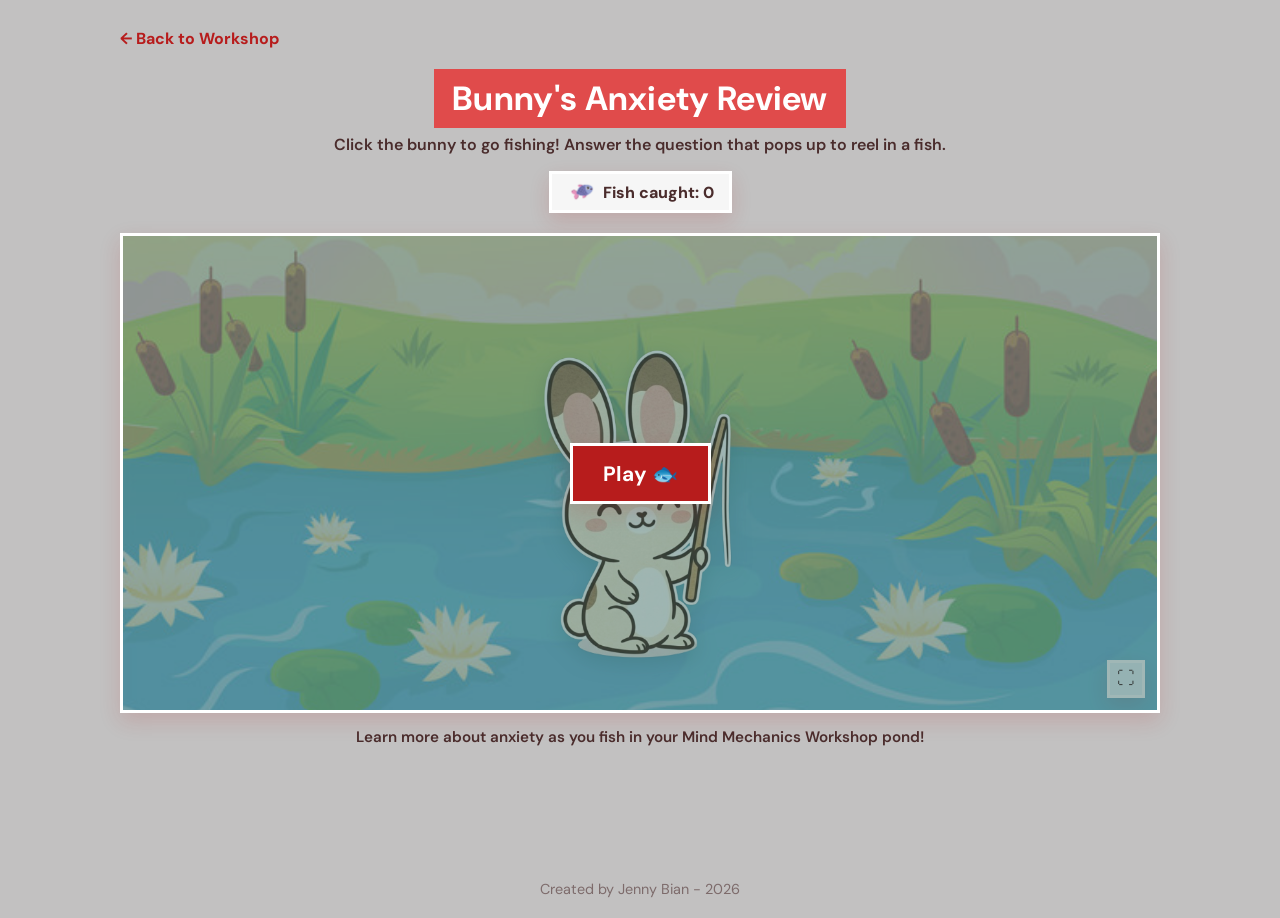
==== commit 3e3d5556: "title rectangle backgrounds" ====
--- a/games/anxiety-review/index.html
+++ b/games/anxiety-review/index.html
@@ -18,7 +18,7 @@
       <a href="../../index.html" class="back-link">&larr; Back to Workshop</a>
 
       <header class="page-header">
-        <h1>Anxiety Review</h1>
+        <h1>Bunny's Anxiety Review</h1>
         <p class="subtitle">Click the bunny to go fishing! Answer the question that pops up to reel in a fish.</p>
       </header>
 
--- a/games/anxiety-review/style.css
+++ b/games/anxiety-review/style.css
@@ -373,4 +373,12 @@
 
 .pond-stage::backdrop {
   background: var(--white, #fff);
+}
+
+.page-header h1 {
+  display: inline-block;
+  background: #e04b4b;
+  color: white;
+  padding: 8px 18px;
+  border-radius: 0;
 }
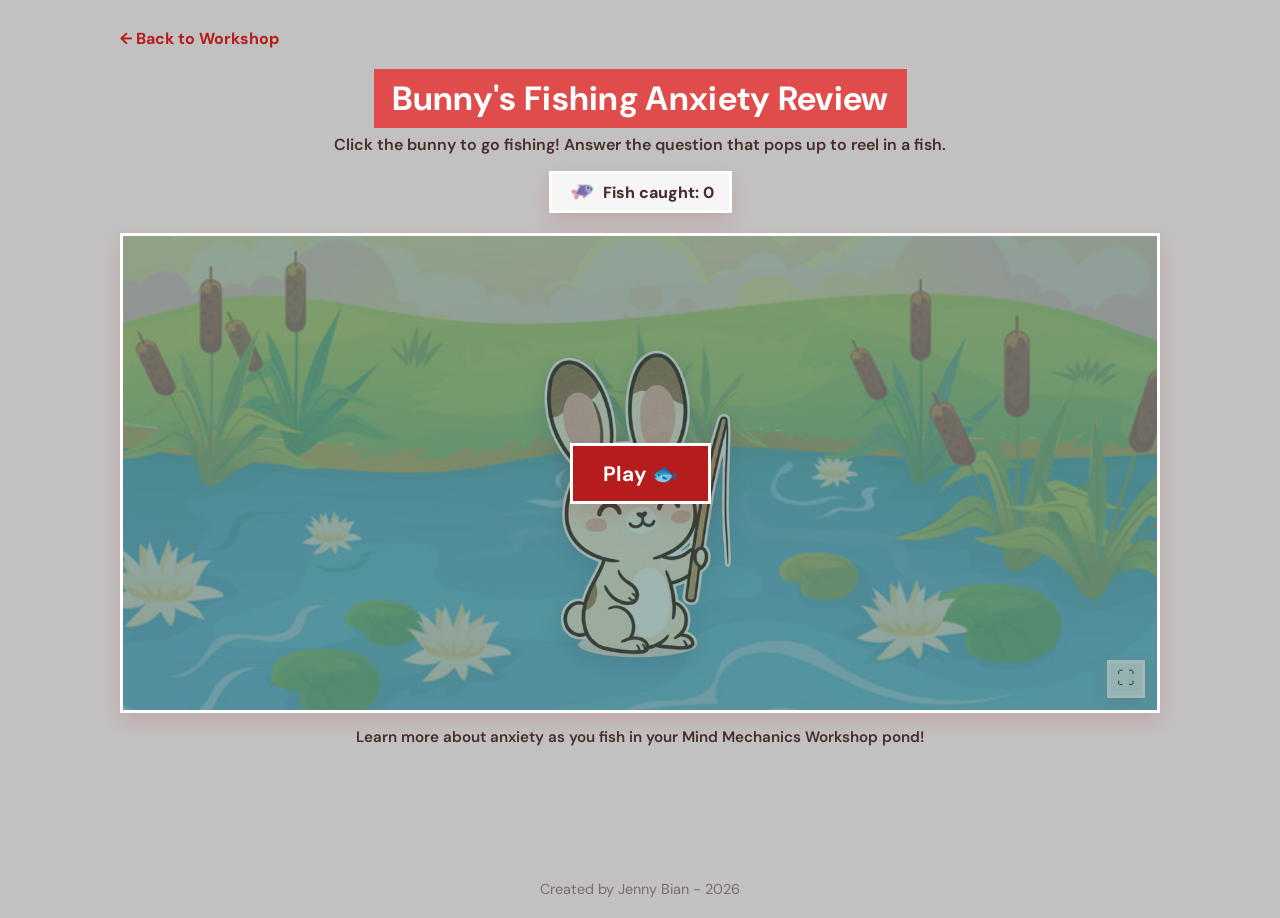
==== commit af9d9dad: "i fixed things" ====
--- a/games/anxiety-review/index.html
+++ b/games/anxiety-review/index.html
@@ -1,71 +1,71 @@
-  <!DOCTYPE html>
-  <html lang="en">
-  <head>
-    <meta charset="UTF-8">
-    <meta name="viewport" content="width=device-width, initial-scale=1.0">
-    <title>Anxiety Review - Mind Mechanics Workshop</title>
+<!DOCTYPE html>
+<html lang="en">
+<head>
+<meta charset="UTF-8">
+<meta name="viewport" content="width=device-width, initial-scale=1.0">
+<title>Anxiety Review - Mind Mechanics Workshop</title>
 
-    <link rel="preconnect" href="https://fonts.googleapis.com">
-    <link rel="preconnect" href="https://fonts.gstatic.com" crossorigin>
-    <link href="https://fonts.googleapis.com/css2?family=DM+Sans:wght@400;500;700;800&display=swap" rel="stylesheet">
+<link rel="preconnect" href="https://fonts.googleapis.com">
+<link rel="preconnect" href="https://fonts.gstatic.com" crossorigin>
+<link href="https://fonts.googleapis.com/css2?family=DM+Sans:wght@400;500;700;800&display=swap" rel="stylesheet">
 
-    <link rel="stylesheet" href="../../style.css">
-    <link rel="stylesheet" href="style.css">
-  </head>
-  <body>
+<link rel="stylesheet" href="../../style.css">
+<link rel="stylesheet" href="style.css">
+</head>
+<body>
 
-    <main class="container game-page">
-      <a href="../../index.html" class="back-link">&larr; Back to Workshop</a>
+<main class="container game-page">
+  <a href="../../index.html" class="back-link">&larr; Back to Workshop</a>
 
-      <header class="page-header">
-        <h1>Bunny's Anxiety Review</h1>
-        <p class="subtitle">Click the bunny to go fishing! Answer the question that pops up to reel in a fish.</p>
-      </header>
+  <header class="page-header">
+    <h1>Bunny's Fishing Anxiety Review</h1>
+    <p class="subtitle">Click the bunny to go fishing! Answer the question that pops up to reel in a fish.</p>
+  </header>
 
-      <div class="progress-box">
-        <img src="images/fish.png" alt="Fish icon" class="progress-fish">
-        <p class="progress-text" id="progress-text">Fish caught: 0</p>
-      </div>
+  <div class="progress-box">
+    <img src="images/fish.png" alt="Fish icon" class="progress-fish">
+    <p class="progress-text" id="progress-text">Fish caught: 0</p>
+  </div>
 
-      <div class="pond-stage" id="pond-stage">
-        <button type="button" class="fullscreen-btn" id="fullscreen-btn" aria-label="Toggle fullscreen">⛶</button>
-        <div class="start-overlay" id="start-overlay">
-          <button class="play-btn" id="play-btn">
-            Play 🐟
-          </button>
-        </div>
+  <div class="pond-stage" id="pond-stage">
+    <button type="button" class="fullscreen-btn" id="fullscreen-btn" aria-label="Toggle fullscreen">⛶</button>
 
-        <p class="encourage-text" id="encourage-text"></p>
-        <div class="caught-fish-container" id="caught-fish-container"></div>
-        <button type="button" class="person-wrap" id="person-btn" aria-label="Click to go fishing">
-          <img id="person-sprite" src="images/standing.png" alt="Person standing by the pond" class="person-sprite">
-        </button>
-
-      </div>
-
-      <p class="game-hint">Learn more about anxiety as you fish in your Mind Mechanics Workshop pond!</p>
-    </main>
-
-    <!-- Quiz overlay -->
-    <div class="quiz-overlay" id="quiz-overlay" hidden>
-      <div class="quiz-card">
-        <div class="fish-icon-wrap">
-          <img id="fish-icon" src="images/fish.png" alt="A fish" class="fish-icon">
-        </div>
-        <h2 id="quiz-title">Something's on the line!</h2>
-        <p class="quiz-clue" id="quiz-clue"></p>
-        <div class="quiz-options">
-          <button class="quiz-option" id="option-a" type="button"></button>
-          <button class="quiz-option" id="option-b" type="button"></button>
-        </div>
-        <p class="quiz-feedback" id="quiz-feedback" hidden></p>
-      </div>
+    <!-- Shown before the player starts; hidden by script.js on play -->
+    <div class="start-overlay" id="start-overlay">
+      <button class="play-btn" id="play-btn">Play 🐟</button>
     </div>
 
-    <footer class="footer">
-      Created by Jenny Bian - 2026
-    </footer>
+    <p class="encourage-text" id="encourage-text"></p>
+    <div class="caught-fish-container" id="caught-fish-container"></div>
 
-    <script src="script.js"></script>
-  </body>
-  </html>+    <button type="button" class="person-wrap" id="person-btn" aria-label="Click to go fishing">
+      <img id="person-sprite" src="images/standing.png" alt="Person standing by the pond" class="person-sprite">
+    </button>
+  </div>
+
+  <p class="game-hint">Learn more about anxiety as you fish in your Mind Mechanics Workshop pond!</p>
+</main>
+
+<!-- Quiz overlay: pops up after a bite -->
+<div class="quiz-overlay" id="quiz-overlay" hidden>
+  <div class="quiz-card">
+    <div class="fish-icon-wrap">
+      <img id="fish-icon" src="images/fish.png" alt="A fish" class="fish-icon">
+    </div>
+    <h2 id="quiz-title">Something's on the line!</h2>
+    <p class="quiz-clue" id="quiz-clue"></p>
+    <div class="quiz-options">
+      <button class="quiz-option" id="option-a" type="button"></button>
+      <button class="quiz-option" id="option-b" type="button"></button>
+    </div>
+    <p class="quiz-feedback" id="quiz-feedback" hidden></p>
+  </div>
+</div>
+
+<footer class="footer">
+  Created by Jenny Bian - 2026
+</footer>
+
+<script src="script.js"></script>
+</body>
+</html>
--- a/style.css
+++ b/style.css
@@ -1,13 +1,13 @@
 /* ===== Mind Mechanics Workshop — Style Sheet =====
    Palette (workshop red/steel scheme):
-   --steel-light #D9DEE3  (light steel)
-   --rust        #E8A0A0  (soft rust/red accent)
-   --pale-rust   #F0D9D0  (warm pale rust)
-   --steel-gray  #C9C9D9  (steel-violet gray)
-   --red-deep    #B71C1C  (headings / accents — workshop red)
-   --charcoal-red #4A2C2C (body text — warm charcoal-red)
-   --gray-bg     #c2c1c1  (page background)
-   --white       #FFFFFF
+   --steel-light  #D9DEE3  (light steel)
+   --rust         #E8A0A0  (soft rust/red accent)
+   --pale-rust    #F0D9D0  (warm pale rust)
+   --steel-gray   #C9C9D9  (steel-violet gray)
+   --red-deep     #B71C1C  (headings / accents — workshop red)
+   --charcoal-red #4A2C2C  (body text — warm charcoal-red)
+   --gray-bg      #c2c1c1  (page background)
+   --white        #FFFFFF
 */
 
 :root {
@@ -67,12 +67,8 @@
 }
 
 @keyframes scroll-banner {
-  from {
-    transform: translateX(100vw);
-  }
-  to {
-    transform: translateX(-100%);
-  }
+  from { transform: translateX(100vw); }
+  to { transform: translateX(-100%); }
 }
 
 /* ===== Layout ===== */
@@ -117,15 +113,11 @@
 }
 
 @media (max-width: 800px) {
-  .game-grid {
-    grid-template-columns: repeat(2, 1fr);
-  }
+  .game-grid { grid-template-columns: repeat(2, 1fr); }
 }
 
 @media (max-width: 420px) {
-  .game-grid {
-    grid-template-columns: 1fr;
-  }
+  .game-grid { grid-template-columns: 1fr; }
 }
 
 .game-card {
@@ -154,47 +146,10 @@
   outline-offset: 3px;
 }
 
-.game-card--rust       { background: var(--rust); }
+.game-card--rust        { background: var(--rust); }
 .game-card--steel-light { background: var(--steel-light); }
-.game-card--pale-rust  { background: var(--pale-rust); }
-.game-card--steel-gray { background: var(--steel-gray); }
-
-/* ===== Parts Pickup Breathing card ===== */
-/* No car-parts art yet, so this card uses a flat color + emoji icon
-   fallback instead of a background image. Swap in a PNG later the same
-   way the other cards use their background images. */
-/* ===== Parts Pickup background ===== */
-/* ===== Parts Pickup background ===== */
-.parts-pickup-card {
-  position: relative;
-  overflow: hidden;
-}
-
-.parts-pickup-card::before {
-  content: "";
-  position: absolute;
-  inset: 0;
-
-  background-image: url("images/carparts.png");
-  background-size: cover;
-  background-position: center;
-  background-repeat: no-repeat;
-
-  opacity: 0.65;
-  z-index: 0;
-}
-
-.parts-pickup-card > * {
-  position: relative;
-  z-index: 1;
-}
-
-/* Icon stays invisible but keeps its reserved space so the heading below
-   lines up with cards that use an empty (spacer) icon div, like Kitty
-   and Bunny. Using visibility instead of display keeps the layout box. */
-.parts-pickup-card .game-icon {
-  visibility: hidden;
-}
+.game-card--pale-rust   { background: var(--pale-rust); }
+.game-card--steel-gray  { background: var(--steel-gray); }
 
 .game-icon {
   width: 32px;
@@ -207,6 +162,7 @@
   align-items: center;
   justify-content: center;
 }
+
 .game-card h2 {
   font-size: 0.95rem;
   margin-bottom: 4px;
@@ -218,29 +174,65 @@
   font-weight: 600;
 }
 
-/* ===== Thinking Errors background (unchanged) ===== */
-.catthink-card {
+.game-card h2,
+.game-card p {
+  background: rgba(255, 255, 255, 0.75);
+  border-radius: 0;
+  padding: 3px 10px;
+  box-shadow: 0 4px 10px rgba(183, 28, 28, 0.12);
+}
+
+/* ===== Game card background images =====
+   Each card overlays a themed image behind its content via ::before,
+   with content lifted to z-index: 1 so text stays readable. */
+.parts-pickup-card,
+.catthink-card,
+.anxiety-card,
+.race-card,
+.jeopardy-card,
+.wrench-card {
   position: relative;
   overflow: hidden;
 }
 
-.catthink-card::before {
+.parts-pickup-card::before,
+.catthink-card::before,
+.anxiety-card::before,
+.race-card::before,
+.jeopardy-card::before,
+.wrench-card::before {
   content: "";
   position: absolute;
   inset: 0;
-
-  background-image: url("images/catthink.png");
   background-size: cover;
   background-position: center;
   background-repeat: no-repeat;
-
   opacity: 0.65;
   z-index: 0;
 }
 
-.catthink-card > * {
+.parts-pickup-card > *,
+.catthink-card > *,
+.anxiety-card > *,
+.race-card > *,
+.jeopardy-card > *,
+.wrench-card > * {
   position: relative;
   z-index: 1;
+}
+
+.parts-pickup-card::before { background-image: url("images/carparts.png"); }
+.catthink-card::before     { background-image: url("images/catthink.png"); }
+.anxiety-card::before      { background-image: url("images/bunny.png"); opacity: 0.67; }
+.race-card::before         { background-image: url("images/race.png"); }
+.jeopardy-card::before     { background-image: url("images/jep.jpg"); }
+.wrench-card::before       { background-image: url("images/wrench.jpg"); }
+
+/* Parts Pickup and Race have no dedicated icon art yet, so their icon
+   div is hidden but keeps its space, lining up with cards that use it. */
+.parts-pickup-card .game-icon,
+.race-card .game-icon {
+  visibility: hidden;
 }
 
 /* ===== About section ===== */
@@ -265,34 +257,27 @@
   line-height: 1.5;
 }
 
+/* ===== Cursor sparkle trail ===== */
 .sparkle {
-    position: absolute;
-    width: 8px;
-    height: 8px;
-    background: rgba(255, 255, 255, 0.6);
-    border-radius: 0;
-    pointer-events: none;
-    box-shadow:
-        0 0 6px rgba(255,255,255,0.8),
-        0 0 12px rgba(168,216,234,0.6);
-    animation: sparkleFade 1.5s ease-out forwards;
+  position: absolute;
+  width: 8px;
+  height: 8px;
+  background: rgba(255, 255, 255, 0.6);
+  border-radius: 0;
+  pointer-events: none;
+  box-shadow:
+    0 0 6px rgba(255, 255, 255, 0.8),
+    0 0 12px rgba(168, 216, 234, 0.6);
+  animation: sparkleFade 1.5s ease-out forwards;
 }
 
 @keyframes sparkleFade {
-    from {
-        transform: scale(1);
-        opacity: 0.8;
-    }
-    to {
-        transform: scale(0.2) translateY(10px);
-        opacity: 0;
-    }
+  from { transform: scale(1); opacity: 0.8; }
+  to { transform: scale(0.2) translateY(10px); opacity: 0; }
 }
 
 /* ===== Workshop hazard-stripe border decoration =====
-   Straight top/bottom stripe bars replace the old vine border — keeps
-   the clean, non-skewed layout while reading as "workshop" rather than
-   "garden". */
+   Straight top/bottom stripe bars, workshop-themed page frame. */
 .workshop-decor {
   position: fixed;
   inset: 0;
@@ -327,42 +312,8 @@
   color: #7d6b6b;
 }
 
-.game-card h2,
-.game-card p {
-  background: rgba(255, 255, 255, 0.75);
-  border-radius: 0;
-  padding: 3px 10px;
-  box-shadow: 0 4px 10px rgba(183, 28, 28, 0.12);
-}
-
-/* ===== Anxiety Review background (unchanged) ===== */
-.anxiety-card {
-  position: relative;
-  overflow: hidden;
-}
-
-.anxiety-card::before {
-  content: "";
-  position: absolute;
-  inset: 0;
-
-  background-image: url("images/bunny.png");
-  background-size: cover;
-  background-position: center;
-  background-repeat: no-repeat;
-
-  opacity: 0.67;
-  z-index: 0;
-}
-
-
-.anxiety-card > * {
-  position: relative;
-  z-index: 1;
-}
-
 /* ===== Glow behind title (home page only) =====
-   Replaces the old cloud.png with a CSS glow — no image asset needed. */
+   CSS-only glow — no image asset needed. */
 .home-header {
   position: relative;
 }
@@ -392,104 +343,7 @@
   font-size: 3rem;
 }
 
-.workshop-icons span:nth-child(1) {
-  top: 15%;
-  left: 8%;
-}
-
-.workshop-icons span:nth-child(2) {
-  top: 60%;
-  right: 6%;
-}
-
-.workshop-icons span:nth-child(3) {
-  top: 35%;
-  right: 10%;
-}
-
-.workshop-icons span:nth-child(4) {
-  bottom: 12%;
-  left: 10%;
-}
-
-/* ===== Quiz Race background ===== */
-.race-card {
-  position: relative;
-  overflow: hidden;
-}
-
-.race-card::before {
-  content: "";
-  position: absolute;
-  inset: 0;
-
-  background-image: url("images/race.png");
-  background-size: cover;
-  background-position: center;
-  background-repeat: no-repeat;
-
-  opacity: 0.65;
-  z-index: 0;
-}
-
-.race-card > * {
-  position: relative;
-  z-index: 1;
-}
-
-/* Icon stays invisible but keeps its reserved space so the heading below
-   lines up with cards that use an empty (spacer) icon div, like Kitty
-   and Bunny. Using visibility instead of display keeps the layout box. */
-.race-card .game-icon {
-  visibility: hidden;
-}
-
-/* ===== Jeopardy background ===== */
-.jeopardy-card {
-  position: relative;
-  overflow: hidden;
-}
-
-.jeopardy-card::before {
-  content: "";
-  position: absolute;
-  inset: 0;
-
-  background-image: url("images/jep.jpg");
-  background-size: cover;
-  background-position: center;
-  background-repeat: no-repeat;
-
-  opacity: 0.65;
-  z-index: 0;
-}
-
-.jeopardy-card > * {
-  position: relative;
-  z-index: 1;
-}
-
-/* ===== Thought Wrench Matching background ===== */
-.wrench-card {
-  position: relative;
-  overflow: hidden;
-}
-
-.wrench-card::before {
-  content: "";
-  position: absolute;
-  inset: 0;
-
-  background-image: url("images/wrench.jpg");
-  background-size: cover;
-  background-position: center;
-  background-repeat: no-repeat;
-
-  opacity: 0.65;
-  z-index: 0;
-}
-
-.wrench-card > * {
-  position: relative;
-  z-index: 1;
-}+.workshop-icons span:nth-child(1) { top: 15%; left: 8%; }
+.workshop-icons span:nth-child(2) { top: 60%; right: 6%; }
+.workshop-icons span:nth-child(3) { top: 35%; right: 10%; }
+.workshop-icons span:nth-child(4) { bottom: 12%; left: 10%; }
--- a/games/anxiety-review/style.css
+++ b/games/anxiety-review/style.css
@@ -21,14 +21,11 @@
   align-items: center;
   justify-content: center;
   gap: 6px;
-
   width: fit-content;
   margin: 0 auto 20px;
-
   background: rgba(255, 255, 255, 0.85);
   padding: 3px 15px;
   border-radius: 0;
-
   box-shadow: var(--shadow-soft);
   border: 3px solid var(--white);
 }
@@ -75,6 +72,7 @@
   opacity: 0.55;
   z-index: 0;
 }
+
 .pond-stage > * {
   position: relative;
   z-index: 1;
@@ -146,6 +144,7 @@
   color: var(--charcoal-red);
 }
 
+/* ===== Quiz popup ===== */
 .quiz-overlay[hidden] {
   display: none !important;
 }
@@ -257,25 +256,7 @@
   color: #b3392c;
 }
 
-.caught-fish {
-    position: absolute;
-    width: 80px;
-    height: auto;
-    pointer-events: none;
-    animation: popIn .4s ease;
-}
-
-@keyframes popIn {
-    from {
-        transform: scale(0);
-        opacity: 0;
-    }
-    to {
-        transform: scale(1);
-        opacity: 1;
-    }
-}
-
+/* ===== Caught fish (spawned into the pond after a correct answer) ===== */
 .caught-fish-container {
   position: absolute;
   inset: 0;
@@ -291,14 +272,11 @@
 }
 
 @keyframes swim {
-  from {
-    transform: translateX(-30px) translateY(0);
-  }
-  to {
-    transform: translateX(30px) translateY(-25px);
-  }
-}
-
+  from { transform: translateX(-30px) translateY(0); }
+  to { transform: translateX(30px) translateY(-25px); }
+}
+
+/* ===== Start overlay ===== */
 .start-overlay {
   position: absolute;
   inset: 0;
@@ -313,16 +291,12 @@
   font-family: 'DM Sans', sans-serif;
   font-size: 1.3rem;
   font-weight: 700;
-
   color: var(--white);
   background: var(--red-deep);
-
-  border: 3px solid var(--white);
-  border-radius: 0;
-
+  border: 3px solid var(--white);
+  border-radius: 0;
   padding: 14px 30px;
   cursor: pointer;
-
   box-shadow: var(--shadow-soft);
   transition: transform 0.15s ease;
 }
@@ -332,28 +306,24 @@
   transform: translateY(-3px);
   outline: none;
 }
+
 .fullscreen-btn {
   position: absolute;
   bottom: 12px;
   right: 12px;
   z-index: 10;
-
   width: 38px;
   height: 38px;
-
-  display: flex;
-  align-items: center;
-  justify-content: center;
-
+  display: flex;
+  align-items: center;
+  justify-content: center;
   font-size: 1.1rem;
   line-height: 1;
-
   background: rgba(255, 255, 255, 0.85);
   color: var(--charcoal-red);
   border: 3px solid var(--white);
   border-radius: 0;
   cursor: pointer;
-
   box-shadow: var(--shadow-soft);
   transition: transform 0.15s ease, background 0.15s ease;
 }
